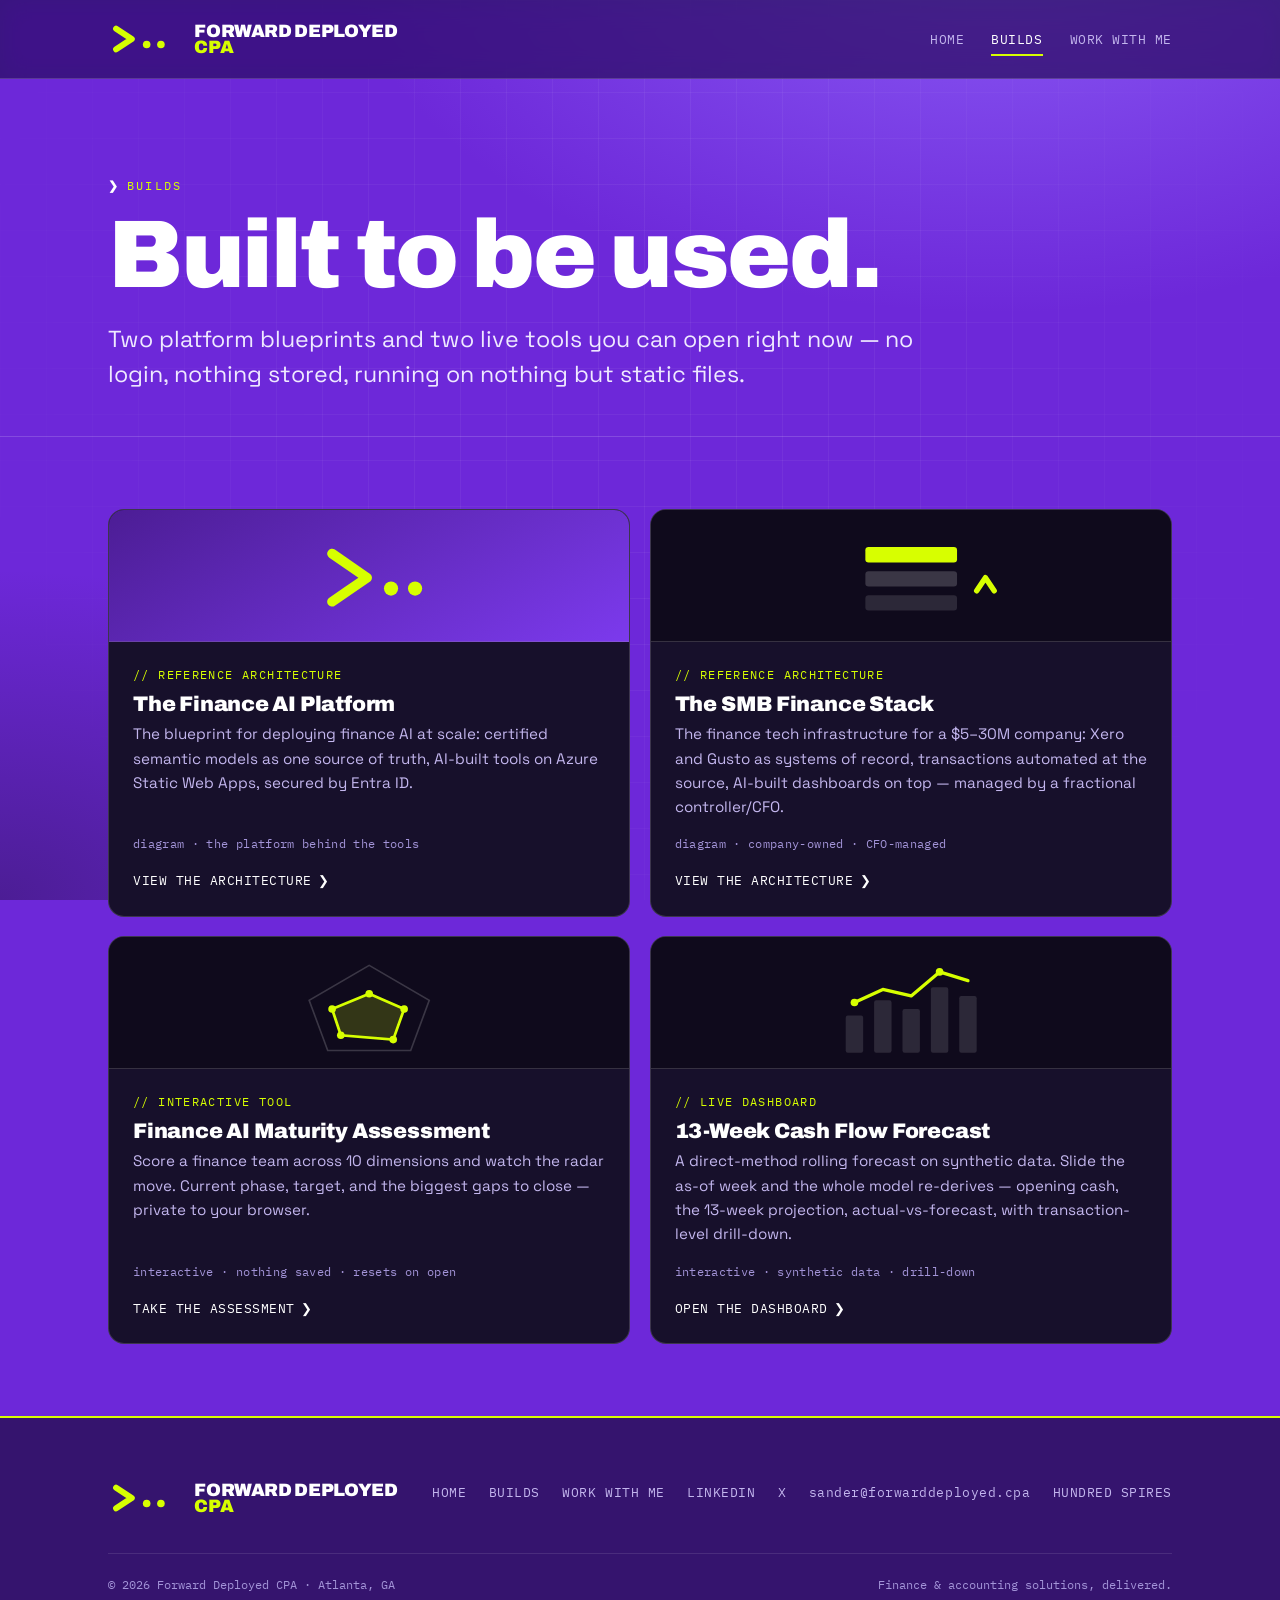
==== builds/index.html @ 77197cc3 "Build out bio: career track record, credential grid, resume strip on work-with-me Co-Authored-By: Cl" ====
<!DOCTYPE html>
<html lang="en">
<head>
<meta charset="utf-8">
<meta name="viewport" content="width=device-width, initial-scale=1">
<title>Builds — Forward Deployed CPA</title>
<meta name="description" content="Live, interactive tools and reference architectures for AI in finance and accounting — enterprise and SMB platform blueprints, an AI maturity self-assessment, and a 13-week cash-flow dashboard.">
<link rel="canonical" href="https://www.forwarddeployed.cpa/builds/">

<meta property="og:type" content="website">
<meta property="og:site_name" content="Forward Deployed CPA">
<meta property="og:title" content="Builds — Forward Deployed CPA">
<meta property="og:description" content="Live, interactive tools and reference architecture for AI in finance and accounting.">
<meta property="og:url" content="https://www.forwarddeployed.cpa/builds/">
<meta property="og:image" content="https://www.forwarddeployed.cpa/assets/img/og-banner.png">
<meta name="twitter:card" content="summary_large_image">
<meta name="twitter:site" content="@fwddeployedcpa">
<meta name="theme-color" content="#6D28D9">
<link rel="icon" href="../assets/img/favicon.svg" type="image/svg+xml">
<link rel="preconnect" href="https://fonts.googleapis.com">
<link rel="preconnect" href="https://fonts.gstatic.com" crossorigin>
<link href="https://fonts.googleapis.com/css2?family=Archivo:wght@900&family=Space+Grotesk:wght@400;500;700&family=IBM+Plex+Mono:wght@400;500&display=swap" rel="stylesheet">
<link rel="stylesheet" href="../assets/css/styles.css?v=5">
</head>
<body>
<a class="skip" href="#main">Skip to content</a>

<header class="site-head">
  <div class="wrap site-head__row">
    <a class="brand" href="../index.html" aria-label="Forward Deployed CPA home">
      <img class="brand__mark" src="../assets/img/mark.svg" alt=""><span class="brand__wm"><span class="brand__word">Forward Deployed</span><span class="brand__cpa">CPA</span></span>
    </a>
    <button class="nav-toggle" aria-label="Open menu" aria-controls="nav" aria-expanded="false">
      <svg viewBox="0 0 24 24" fill="none" stroke="currentColor" stroke-width="2"><path d="M3 6h18M3 12h18M3 18h18"/></svg>
    </button>
    <nav class="nav" id="nav" aria-label="Primary">
      <a href="../index.html">Home</a>
      <a href="index.html" aria-current="page">Builds</a>
      <a href="../work-with-me.html">Work with me</a>
    </nav>
  </div>
</header>

<main id="main">

<section class="phead">
  <div class="wrap">
    <span class="eyebrow">builds</span>
    <h1 style="text-transform:none;letter-spacing:-.025em;margin-top:.7rem;">Built to be&nbsp;used.</h1>
    <p class="lead">Two platform blueprints and two live tools you can open right now — no login, nothing stored, running on nothing but static files.</p>
  </div>
</section>

<section class="section section--tight">
  <div class="wrap">
    <div class="builds">

      <a class="build reveal" href="platform-architecture.html">
        <div class="build__top" style="background:linear-gradient(150deg,var(--grape-deep),var(--grape-bright))">
          <svg viewBox="0 0 200 120" fill="none" aria-hidden="true">
            <polyline points="66,40 98,62 66,84" stroke="#D7FF00" stroke-width="9" stroke-linecap="round" stroke-linejoin="round"/>
            <circle cx="120" cy="72" r="6.5" fill="#D7FF00"/><circle cx="142" cy="72" r="6.5" fill="#D7FF00"/>
          </svg>
        </div>
        <div class="build__body">
          <span class="build__kind">// reference architecture</span>
          <h3>The Finance AI Platform</h3>
          <p>The blueprint for deploying finance AI at scale: certified semantic models as one source of truth, AI-built tools on Azure Static Web Apps, secured by Entra ID.</p>
          <span class="build__meta">diagram · the platform behind the tools</span>
          <span class="build__go">View the architecture <span class="arw" aria-hidden="true">❯</span></span>
        </div>
      </a>

      <a class="build reveal" href="smb-stack.html">
        <div class="build__top" style="background:var(--ink)">
          <svg viewBox="0 0 200 120" fill="none" aria-hidden="true">
            <rect x="58" y="78" width="84" height="14" rx="3" fill="rgba(255,255,255,.12)"/>
            <rect x="58" y="56" width="84" height="14" rx="3" fill="rgba(255,255,255,.18)"/>
            <rect x="58" y="34" width="84" height="14" rx="3" fill="#D7FF00"/>
            <polyline points="160,74 168,62 176,74" stroke="#D7FF00" stroke-width="5" stroke-linecap="round" stroke-linejoin="round"/>
          </svg>
        </div>
        <div class="build__body">
          <span class="build__kind">// reference architecture</span>
          <h3>The SMB Finance Stack</h3>
          <p>The finance tech infrastructure for a $5–30M company: Xero and Gusto as systems of record, transactions automated at the source, AI-built dashboards on top — managed by a fractional controller/CFO.</p>
          <span class="build__meta">diagram · company-owned · CFO-managed</span>
          <span class="build__go">View the architecture <span class="arw" aria-hidden="true">❯</span></span>
        </div>
      </a>

      <a class="build reveal" href="ai-maturity-assessment.html">
        <div class="build__top" style="background:var(--ink)">
          <svg viewBox="0 0 200 120" fill="none" aria-hidden="true">
            <polygon points="100,26 155,58 138,104 62,104 45,58" fill="none" stroke="rgba(255,255,255,.18)" stroke-width="1.5"/>
            <polygon points="100,52 132,66 122,94 74,90 66,66" fill="rgba(215,255,0,.18)" stroke="#D7FF00" stroke-width="2.5"/>
            <circle cx="100" cy="52" r="3.5" fill="#D7FF00"/><circle cx="132" cy="66" r="3.5" fill="#D7FF00"/><circle cx="122" cy="94" r="3.5" fill="#D7FF00"/><circle cx="74" cy="90" r="3.5" fill="#D7FF00"/><circle cx="66" cy="66" r="3.5" fill="#D7FF00"/>
          </svg>
        </div>
        <div class="build__body">
          <span class="build__kind">// interactive tool</span>
          <h3>Finance AI Maturity Assessment</h3>
          <p>Score a finance team across 10 dimensions and watch the radar move. Current phase, target, and the biggest gaps to close — private to your browser.</p>
          <span class="build__meta">interactive · nothing saved · resets on open</span>
          <span class="build__go">Take the assessment <span class="arw" aria-hidden="true">❯</span></span>
        </div>
      </a>

      <a class="build reveal" href="cash-flow-13-week.html">
        <div class="build__top" style="background:var(--ink)">
          <svg viewBox="0 0 200 120" fill="none" aria-hidden="true">
            <g fill="rgba(255,255,255,.12)">
              <rect x="40" y="72" width="16" height="34" rx="2"/><rect x="66" y="58" width="16" height="48" rx="2"/><rect x="92" y="66" width="16" height="40" rx="2"/><rect x="118" y="46" width="16" height="60" rx="2"/><rect x="144" y="54" width="16" height="52" rx="2"/>
            </g>
            <polyline points="48,60 74,48 100,54 126,32 152,40" fill="none" stroke="#D7FF00" stroke-width="3" stroke-linecap="round" stroke-linejoin="round"/>
            <circle cx="48" cy="60" r="3.5" fill="#D7FF00"/><circle cx="126" cy="32" r="3.5" fill="#D7FF00"/>
          </svg>
        </div>
        <div class="build__body">
          <span class="build__kind">// live dashboard</span>
          <h3>13-Week Cash Flow Forecast</h3>
          <p>A direct-method rolling forecast on synthetic data. Slide the as-of week and the whole model re-derives — opening cash, the 13-week projection, actual-vs-forecast, with transaction-level drill-down.</p>
          <span class="build__meta">interactive · synthetic data · drill-down</span>
          <span class="build__go">Open the dashboard <span class="arw" aria-hidden="true">❯</span></span>
        </div>
      </a>

    </div>
  </div>
</section>

</main>

<footer class="site-foot">
  <div class="wrap">
    <div class="foot-grid">
      <a class="brand" href="../index.html" aria-label="Forward Deployed CPA home">
        <img class="brand__mark" src="../assets/img/mark.svg" alt=""><span class="brand__wm"><span class="brand__word">Forward Deployed</span><span class="brand__cpa">CPA</span></span>
      </a>
      <div class="foot-links">
        <a href="../index.html">Home</a>
        <a href="index.html">Builds</a>
        <a href="../work-with-me.html">Work with me</a>
        <a href="https://www.linkedin.com/company/forward-deployed-cpa" rel="me">LinkedIn</a>
        <a href="https://x.com/fwddeployedcpa" rel="me">X</a>
        <a href="mailto:sander@forwarddeployed.cpa" style="text-transform:none">sander@forwarddeployed.cpa</a>
        <a href="https://hundred-spires.com">Hundred Spires</a>
      </div>
    </div>
    <div class="foot-bottom">
      <span>© <span data-year>2026</span> Forward Deployed CPA · Atlanta, GA</span>
      <span>Finance &amp; accounting solutions, delivered.</span>
    </div>
  </div>
</footer>

<script src="../assets/js/main.js?v=2" defer></script>
</body>
</html>
---- assets/css/styles.css ----
/* =========================================================================
   FORWARD DEPLOYED CPA — design system  ·  PURPLE + YELLOW
   Accounting, shipped where the work happens.
   Bright Cyber Grape fields · Acid Lime pop · Ink for contrast · white type.
   ========================================================================= */

:root {
  --grape:        #6D28D9;   /* primary field */
  --grape-bright: #7C3AED;
  --grape-hi:     #8B5CF6;
  --grape-deep:   #4C1D95;
  --grape-abyss:  #35146e;
  --lime:         #D7FF00;   /* the yellow pop */
  --lime-hi:      #e6ff4d;
  --lime-deep:    #b6d800;
  --ink:          #0f0a1c;   /* near-black, purple-tinted */
  --ink-panel:    #17102b;   /* lifted card */
  --ink-panel-2:  #1e1636;
  --paper:        #ffffff;
  --paper-dim:    #ded3ff;   /* body text on grape */
  --mute:         #c3b6ee;
  --mute-dim:     #a394d8;
  --line:         rgba(255,255,255,.16);
  --line-soft:    rgba(255,255,255,.10);

  --maxw: 1160px;
  --gut: clamp(20px, 5vw, 48px);
  --radius: 16px;
  --radius-sm: 10px;

  --f-head: "Archivo", "Arial Black", system-ui, sans-serif;
  --f-body: "Space Grotesk", system-ui, -apple-system, sans-serif;
  --f-mono: "IBM Plex Mono", ui-monospace, Menlo, monospace;
  --ease: cubic-bezier(.2, .7, .2, 1);
}

*, *::before, *::after { box-sizing: border-box; }
* { margin: 0; }
html { -webkit-text-size-adjust: 100%; scroll-behavior: smooth; }
@media (prefers-reduced-motion: reduce) {
  html { scroll-behavior: auto; }
  *, *::before, *::after { animation-duration: .001ms !important; animation-iteration-count: 1 !important; transition-duration: .001ms !important; }
}

body {
  font-family: var(--f-body);
  color: var(--paper);
  line-height: 1.6;
  font-size: 1.0625rem;
  -webkit-font-smoothing: antialiased;
  text-rendering: optimizeLegibility;
  overflow-x: hidden;
  background:
    radial-gradient(1200px 700px at 78% -8%, var(--grape-hi), transparent 55%),
    radial-gradient(900px 600px at 0% 100%, var(--grape-deep), transparent 55%),
    var(--grape);
  background-attachment: fixed;
}

/* faint monospace grid texture */
body::before {
  content: "";
  position: fixed; inset: 0; z-index: 0; pointer-events: none;
  background-image:
    linear-gradient(to right, rgba(255,255,255,.05) 1px, transparent 1px),
    linear-gradient(to bottom, rgba(255,255,255,.05) 1px, transparent 1px);
  background-size: 46px 46px;
  mask-image: radial-gradient(circle at 50% 40%, #000 30%, transparent 85%);
}

img { max-width: 100%; display: block; height: auto; }
a { color: inherit; text-decoration: none; }
::selection { background: var(--lime); color: var(--ink); }

/* ---- layout ------------------------------------------------------------ */
.wrap { width: 100%; max-width: var(--maxw); margin-inline: auto; padding-inline: var(--gut); }
.section { position: relative; z-index: 1; padding-block: clamp(60px, 8vw, 112px); }
.section--tight { padding-block: clamp(40px, 6vw, 72px); }
.stack > * + * { margin-top: 1.1em; }

/* full-bleed colour bands for pop */
.band-lime { background: var(--lime); color: var(--ink); position: relative; z-index: 1; }
.band-lime a { color: var(--ink); }
.band-ink  { background: var(--ink); position: relative; z-index: 1; }

/* ---- type -------------------------------------------------------------- */
h1, h2, h3, h4 { font-family: var(--f-head); font-weight: 900; line-height: .96; letter-spacing: -.02em; text-transform: uppercase; }
h1 { font-size: clamp(2.9rem, 8vw, 6rem); }
h2 { font-size: clamp(2.1rem, 5vw, 3.6rem); }
h3 { font-size: clamp(1.4rem, 2.4vw, 1.95rem); }
p  { color: var(--paper-dim); }
strong { color: #fff; font-weight: 700; }

.eyebrow {
  font-family: var(--f-mono); text-transform: uppercase; letter-spacing: .2em;
  font-size: .72rem; color: var(--lime); display: inline-flex; align-items: center; gap: .55em;
}
.eyebrow::before { content: "❯"; color: #fff; font-weight: 700; }
.band-lime .eyebrow { color: var(--grape-deep); }
.band-lime .eyebrow::before { color: var(--grape); }
.lime { color: var(--lime); }
.mono { font-family: var(--f-mono); }
.lead { font-size: clamp(1.12rem, 2vw, 1.45rem); color: #efe9ff; line-height: 1.5; }
.muted { color: var(--mute); }

/* ---- buttons ----------------------------------------------------------- */
.btn {
  --_bg: var(--lime); --_fg: var(--ink);
  display: inline-flex; align-items: center; gap: .6em;
  font-family: var(--f-mono); font-size: .82rem; font-weight: 500;
  letter-spacing: .04em; text-transform: uppercase;
  padding: .95em 1.6em; background: var(--_bg); color: var(--_fg);
  border: 2px solid transparent; border-radius: var(--radius-sm);
  cursor: pointer; transition: transform .16s var(--ease), box-shadow .16s var(--ease), background .16s var(--ease);
}
.btn:hover { transform: translateY(-2px); box-shadow: 0 12px 30px -10px rgba(215,255,0,.55); background: var(--lime-hi); }
.btn:active { transform: translateY(0); }
.btn .arw { transition: transform .16s var(--ease); }
.btn:hover .arw { transform: translateX(4px); }
.btn--lime { --_bg: var(--lime); --_fg: var(--ink); }
.btn--ghost { --_bg: transparent; --_fg: #fff; border-color: var(--line); }
.btn--ghost:hover { border-color: var(--lime); color: var(--lime); background: transparent; box-shadow: none; }
.band-lime .btn--ghost { --_fg: var(--ink); border-color: rgba(15,10,28,.3); }
.band-lime .btn--ghost:hover { border-color: var(--ink); color: var(--ink); }
.btn--ink { --_bg: var(--ink); --_fg: #fff; }
.btn--ink:hover { background: var(--ink-panel-2); box-shadow: 0 12px 30px -10px rgba(15,10,28,.55); }

/* ---- credential grid (bio) --------------------------------------------- */
.cred-grid { display: grid; grid-template-columns: repeat(2, minmax(0, 1fr)); gap: .5rem; margin-top: 1.7rem; max-width: 560px; }
.cred {
  font-family: var(--f-mono); font-size: .7rem; letter-spacing: .06em; text-transform: uppercase;
  color: var(--paper-dim); border: 1px solid var(--line); border-radius: var(--radius-sm);
  padding: .6rem .85rem; background: rgba(0,0,0,.16);
}
.cred--hi { grid-column: 1 / -1; border-color: var(--lime-deep); color: #fff; }
.cred--hi b { color: var(--lime); font-weight: 500; }
@media (max-width: 480px) { .cred-grid { grid-template-columns: 1fr; } }

/* ---- header ------------------------------------------------------------ */
.site-head {
  position: sticky; top: 0; z-index: 50;
  background: rgba(37,16,90,.72);
  backdrop-filter: saturate(150%) blur(14px);
  -webkit-backdrop-filter: saturate(150%) blur(14px);
  border-bottom: 1px solid var(--line);
}
.site-head__row { display: flex; align-items: center; justify-content: space-between; gap: 1rem; height: 78px; }
.brand { display: inline-flex; align-items: center; gap: .62rem; }
.brand__mark { height: 30px; width: auto; flex: none; }
.brand__wm { display: flex; flex-direction: column; font-family: var(--f-head); font-weight: 900; text-transform: uppercase; letter-spacing: -.02em; line-height: .9; font-size: 1.12rem; }
.brand__word { color: #fff; transition: color .16s var(--ease); }
.brand__cpa { color: var(--lime); }
.brand:hover .brand__word { color: var(--lime); }

.nav { display: flex; align-items: center; gap: 1.7rem; }
.nav a { font-family: var(--f-mono); font-size: .82rem; text-transform: uppercase; letter-spacing: .04em; color: var(--mute); transition: color .16s var(--ease); position: relative; padding-block: 4px; }
.nav a:hover, .nav a[aria-current="page"] { color: #fff; }
.nav a[aria-current="page"]::after { content: ""; position: absolute; left: 0; right: 0; bottom: -2px; height: 2px; background: var(--lime); }

.nav-toggle { display: none; background: none; border: 1px solid var(--line); border-radius: 8px; width: 42px; height: 42px; color: #fff; cursor: pointer; align-items: center; justify-content: center; }
.nav-toggle svg { width: 20px; height: 20px; }
@media (max-width: 720px) {
  .nav-toggle { display: inline-flex; }
  .brand__mark { height: 26px; }
  .brand__wm { font-size: 1rem; }
  .nav {
    position: absolute; top: 78px; left: 0; right: 0;
    flex-direction: column; align-items: stretch; gap: 0;
    background: var(--grape-abyss); border-bottom: 1px solid var(--line);
    padding: .5rem var(--gut) 1.2rem;
    clip-path: inset(0 0 100% 0); transition: clip-path .25s var(--ease);
  }
  .nav[data-open="true"] { clip-path: inset(0 0 0 0); }
  .nav a { padding: .95rem 0; border-bottom: 1px solid var(--line-soft); font-size: .98rem; }
}

/* ---- hero -------------------------------------------------------------- */
.hero { position: relative; z-index: 1; padding-block: clamp(56px, 9vw, 110px) clamp(52px, 8vw, 96px); overflow: hidden; }
.hero .grid--split { align-items: center; gap: clamp(2rem, 6vw, 5rem); }
.hero h1 { max-width: 15ch; color: #fff; }
.hero h1 .lime { -webkit-text-stroke: 0; }
.hero .lead { max-width: 44ch; margin-top: 1.5rem; }
.hero__cta { display: flex; flex-wrap: wrap; gap: .8rem; margin-top: 2.1rem; }
.hero__ticker { margin-top: 1.5rem; font-family: var(--f-mono); font-size: .9rem; color: var(--mute); }
.hero__ticker .lime { color: var(--lime); }

/* featured logo */
.logo-frame {
  border: 3px solid var(--lime);
  border-radius: var(--radius);
  overflow: hidden;
  box-shadow: 0 30px 70px -30px rgba(0,0,0,.6), 0 0 0 6px rgba(215,255,0,.08);
  background: var(--grape);
  max-width: 380px; margin-inline: auto;
}
.logo-frame img { width: 100%; display: block; }

.termline {
  display: inline-flex; align-items: center; gap: .7em;
  font-family: var(--f-mono); font-size: .8rem;
  padding: .55em .9em; border: 1px solid var(--line); border-radius: 999px;
  background: rgba(0,0,0,.18); color: var(--mute); margin-bottom: 1.5rem;
}
.termline .dot { width: 8px; height: 8px; border-radius: 50%; background: var(--lime); box-shadow: 0 0 10px var(--lime); }
.cursor { display: inline-block; width: .6em; height: 1.05em; background: var(--lime); translate: 0 .12em; animation: blink 1.1s steps(1) infinite; }
@keyframes blink { 50% { opacity: 0; } }

/* ---- terminal card ----------------------------------------------------- */
.term {
  border: 1px solid var(--line); border-radius: var(--radius);
  background: linear-gradient(180deg, var(--ink-panel), var(--ink));
  overflow: hidden; box-shadow: 0 40px 80px -50px rgba(0,0,0,.9);
}
.term__bar { display: flex; align-items: center; gap: .5rem; padding: .7rem .9rem; border-bottom: 1px solid var(--line-soft); background: rgba(255,255,255,.02); }
.term__dot { width: 11px; height: 11px; border-radius: 50%; background: var(--ink-panel-2); }
.term__dot:nth-child(1) { background: #ff5f57; }
.term__dot:nth-child(2) { background: #febc2e; }
.term__dot:nth-child(3) { background: var(--lime); }
.term__title { margin-left: .6rem; font-family: var(--f-mono); font-size: .74rem; color: var(--mute-dim); }
.term__body { padding: 1.4rem 1.5rem; font-family: var(--f-mono); font-size: .9rem; line-height: 1.85; color: #d7ccff; }
.term__body .c { color: var(--mute-dim); }
.term__body .ok { color: var(--lime); }
.term__body .k { color: var(--grape-hi); }
.term__body .pr { color: var(--lime); }

/* ---- grid -------------------------------------------------------------- */
.grid { display: grid; gap: 1.1rem; }
.grid--split { grid-template-columns: 1.05fr .95fr; align-items: center; gap: clamp(2rem, 5vw, 4.5rem); }
@media (max-width: 900px) { .grid--split { grid-template-columns: 1fr; } }

.sec-head { display: flex; align-items: flex-end; justify-content: space-between; gap: 1.5rem; margin-bottom: 2.4rem; flex-wrap: wrap; }
.sec-head h2 { color: #fff; }
.sec-head p { max-width: 46ch; margin-top: .8rem; }

/* ---- build cards ------------------------------------------------------- */
.builds { display: grid; grid-template-columns: repeat(2, 1fr); gap: 1.2rem; }
@media (max-width: 900px) { .builds { grid-template-columns: 1fr; } }
.build { display: flex; flex-direction: column; background: var(--ink-panel); border: 1px solid var(--line); border-radius: var(--radius); overflow: hidden; transition: border-color .2s var(--ease), transform .2s var(--ease), box-shadow .2s var(--ease); }
.build:hover { border-color: var(--lime); transform: translateY(-5px); box-shadow: 0 24px 50px -30px rgba(0,0,0,.8); }
.build__top { position: relative; height: 132px; display: grid; place-items: center; overflow: hidden; border-bottom: 1px solid var(--line); }
.build__top svg { width: 100%; height: 100%; display: block; }
.build__body { padding: 1.5rem; display: flex; flex-direction: column; flex: 1; }
.build__kind { font-family: var(--f-mono); font-size: .72rem; letter-spacing: .12em; text-transform: uppercase; color: var(--lime); }
.build__body h3 { text-transform: none; letter-spacing: -.01em; font-size: 1.32rem; margin: .6rem 0 .5rem; color: #fff; }
.build__body p { font-size: .95rem; color: var(--mute); flex: 1; }
.build__meta { font-family: var(--f-mono); font-size: .72rem; color: var(--mute-dim); margin-top: 1rem; letter-spacing: .03em; }
.build__go { font-family: var(--f-mono); font-size: .8rem; text-transform: uppercase; letter-spacing: .04em; color: #fff; margin-top: 1.1rem; display: inline-flex; align-items: center; gap: .5em; }
.build:hover .build__go { color: var(--lime); }
.build__go .arw { transition: transform .18s var(--ease); }
.build:hover .build__go .arw { transform: translateX(4px); }

/* ---- big statement ----------------------------------------------------- */
.statement { text-align: left; }
.statement h2 { color: var(--ink); max-width: 20ch; }
.statement p { color: rgba(15,10,28,.72); max-width: 48ch; margin-top: 1.1rem; font-size: 1.1rem; }

/* ---- footer ------------------------------------------------------------ */
.site-foot { position: relative; z-index: 1; border-top: 2px solid var(--lime); background: var(--grape-abyss); padding-block: clamp(40px, 6vw, 64px) 1.8rem; }
.foot-grid { display: flex; align-items: flex-start; justify-content: space-between; gap: 2rem; flex-wrap: wrap; }
.foot-links { display: flex; gap: 1.4rem; flex-wrap: wrap; }
.foot-links a { color: var(--mute); font-family: var(--f-mono); font-size: .82rem; text-transform: uppercase; letter-spacing: .04em; transition: color .16s var(--ease); }
.foot-links a:hover { color: var(--lime); }
.foot-bottom { display: flex; justify-content: space-between; gap: 1rem; flex-wrap: wrap; margin-top: 2.4rem; padding-top: 1.4rem; border-top: 1px solid var(--line-soft); font-family: var(--f-mono); font-size: .74rem; color: var(--mute-dim); }

/* ---- interior page head ------------------------------------------------ */
.phead { position: relative; z-index: 1; padding-block: clamp(52px, 8vw, 92px) clamp(24px, 4vw, 44px); border-bottom: 1px solid var(--line); }
.phead h1 { color: #fff; }
.phead .lead { max-width: 54ch; margin-top: 1.3rem; }

/* ---- architecture figure ---------------------------------------------- */
.arch-figure { border: 3px solid var(--lime); border-radius: var(--radius); overflow: hidden; background: var(--ink); box-shadow: 0 40px 90px -50px rgba(0,0,0,.9); max-width: 760px; margin-inline: auto; }
.arch-figure img { width: 100%; display: block; }
.arch-actions { display: flex; gap: .8rem; flex-wrap: wrap; justify-content: center; margin-top: 1.8rem; }

/* layer list (architecture) */
.layer-list { display: grid; gap: 1px; background: var(--line); border: 1px solid var(--line); border-radius: var(--radius); overflow: hidden; }
.layer { background: var(--ink-panel); padding: 1.4rem 1.5rem; display: grid; grid-template-columns: 150px 1fr; gap: 1.1rem; align-items: start; }
@media (max-width: 620px) { .layer { grid-template-columns: 1fr; gap: .4rem; } }
.layer__tag { font-family: var(--f-mono); font-size: .72rem; letter-spacing: .12em; text-transform: uppercase; color: var(--lime); padding-top: .2rem; }
.layer h3 { text-transform: none; letter-spacing: -.01em; font-size: 1.2rem; margin-bottom: .35rem; color: #fff; }
.layer p { font-size: .96rem; color: var(--mute); }

/* ---- prose (long-form) ------------------------------------------------- */
.prose { max-width: 720px; margin: 0 auto; font-size: 1.1rem; line-height: 1.75; }
.prose > * + * { margin-top: 1.4rem; }
.prose p { color: #e9e2ff; }
.prose a { color: var(--lime); text-decoration: underline; text-underline-offset: 3px; }

/* ---- reveal ------------------------------------------------------------ */
.reveal { opacity: 0; transform: translateY(18px); transition: opacity .6s var(--ease), transform .6s var(--ease); }
.reveal.is-in { opacity: 1; transform: none; }

/* ---- utilities --------------------------------------------------------- */
.skip { position: absolute; left: -999px; top: 0; background: var(--lime); color: var(--ink); padding: .6em 1em; z-index: 100; font-family: var(--f-mono); font-size: .82rem; }
.skip:focus { left: 8px; top: 8px; }
:focus-visible { outline: 2px solid var(--lime); outline-offset: 2px; border-radius: 4px; }
.divider { height: 1px; background: var(--line); border: none; }
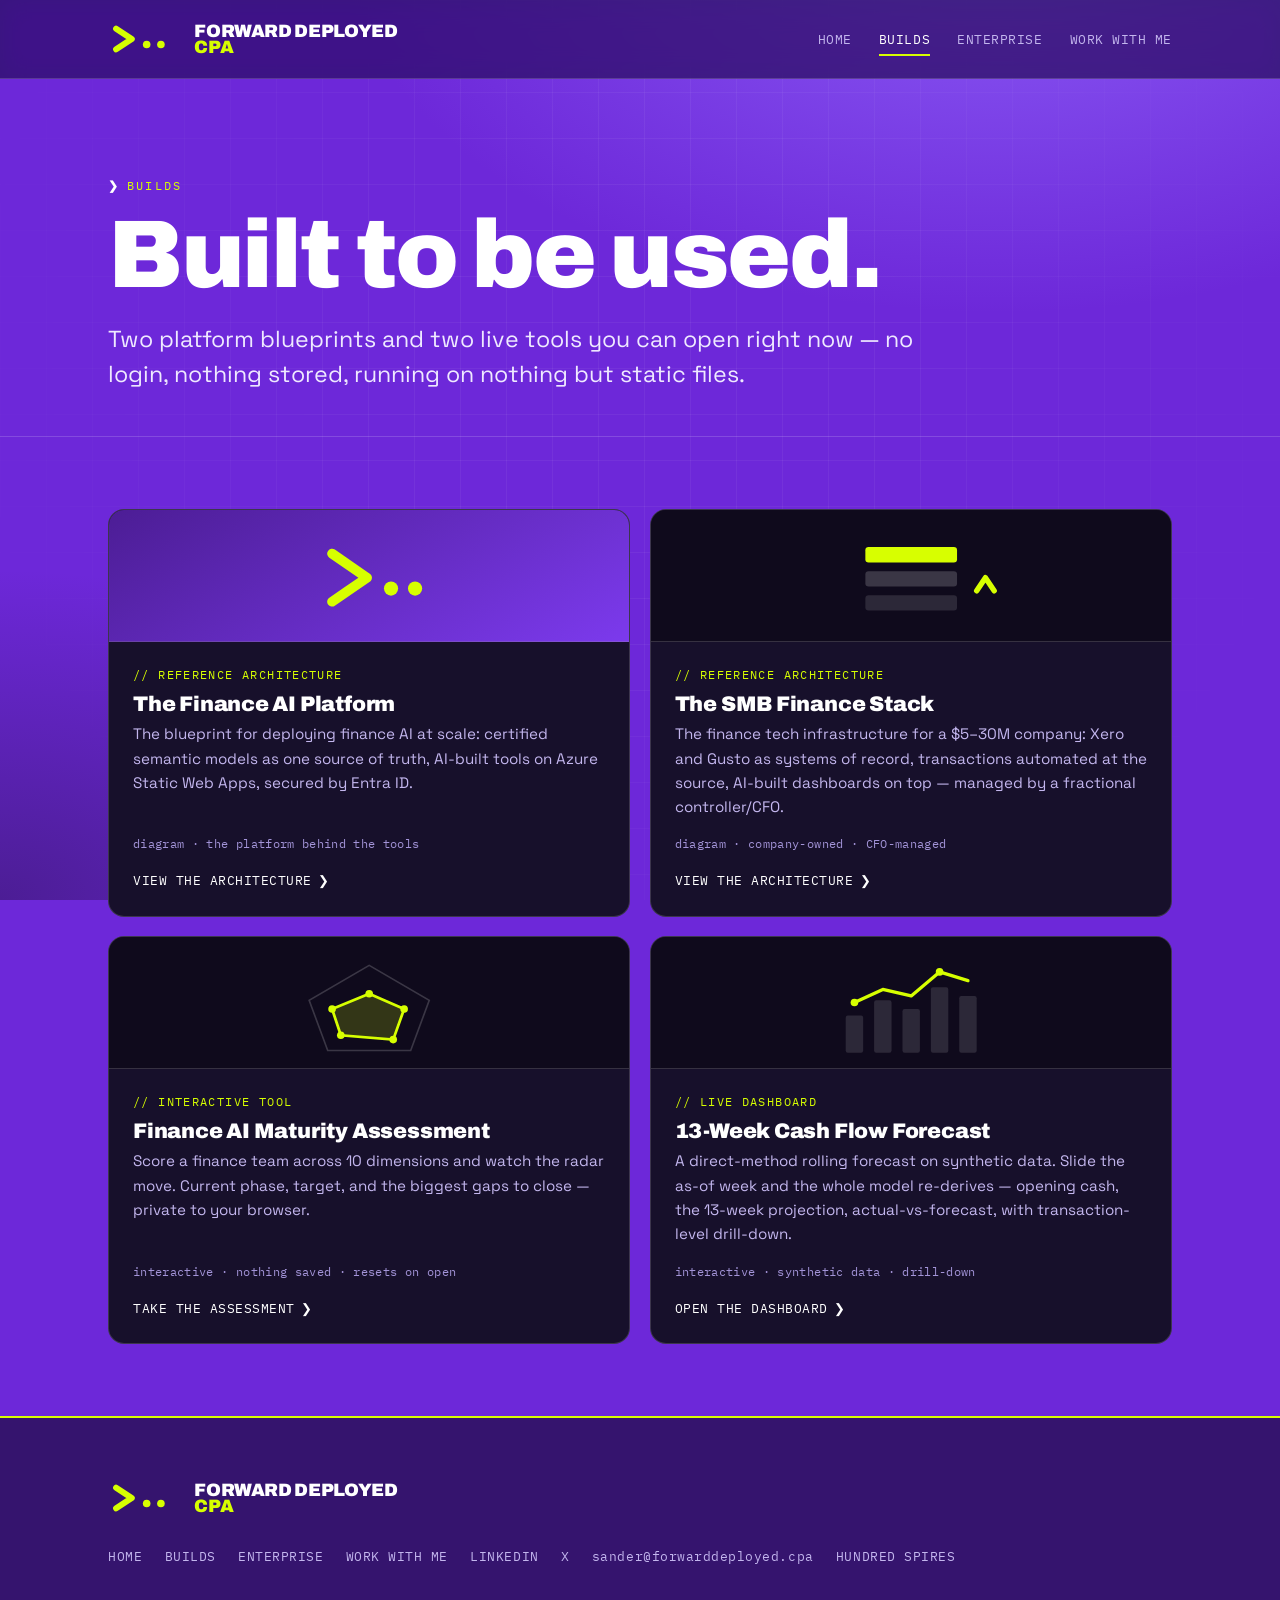
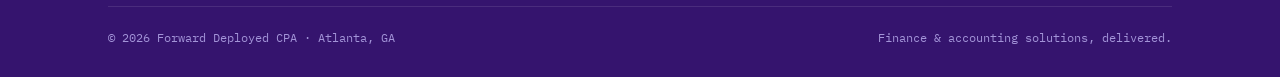
==== commit 9f3dc7b1: "Add enterprise/SMB split, receipts band with credentials and outcomes, dedicated Enterprise page Co-" ====
--- a/builds/index.html
+++ b/builds/index.html
@@ -20,7 +20,7 @@
 <link rel="preconnect" href="https://fonts.googleapis.com">
 <link rel="preconnect" href="https://fonts.gstatic.com" crossorigin>
 <link href="https://fonts.googleapis.com/css2?family=Archivo:wght@900&family=Space+Grotesk:wght@400;500;700&family=IBM+Plex+Mono:wght@400;500&display=swap" rel="stylesheet">
-<link rel="stylesheet" href="../assets/css/styles.css?v=5">
+<link rel="stylesheet" href="../assets/css/styles.css?v=6">
 </head>
 <body>
 <a class="skip" href="#main">Skip to content</a>
@@ -36,6 +36,7 @@
     <nav class="nav" id="nav" aria-label="Primary">
       <a href="../index.html">Home</a>
       <a href="index.html" aria-current="page">Builds</a>
+      <a href="../enterprise.html">Enterprise</a>
       <a href="../work-with-me.html">Work with me</a>
     </nav>
   </div>
@@ -140,6 +141,7 @@
       <div class="foot-links">
         <a href="../index.html">Home</a>
         <a href="index.html">Builds</a>
+        <a href="../enterprise.html">Enterprise</a>
         <a href="../work-with-me.html">Work with me</a>
         <a href="https://www.linkedin.com/company/forward-deployed-cpa" rel="me">LinkedIn</a>
         <a href="https://x.com/fwddeployedcpa" rel="me">X</a>
--- a/assets/css/styles.css
+++ b/assets/css/styles.css
@@ -125,6 +125,37 @@
 .btn--ink { --_bg: var(--ink); --_fg: #fff; }
 .btn--ink:hover { background: var(--ink-panel-2); box-shadow: 0 12px 30px -10px rgba(15,10,28,.55); }
 
+/* ---- path split (enterprise vs SMB) ------------------------------------ */
+.paths { display: grid; grid-template-columns: 1fr 1fr; gap: 1.2rem; }
+.path {
+  display: flex; flex-direction: column;
+  background: var(--ink-panel); border: 1px solid var(--line); border-radius: var(--radius);
+  padding: 1.9rem 1.8rem 1.7rem;
+  transition: border-color .2s var(--ease), transform .2s var(--ease), box-shadow .2s var(--ease);
+}
+.path:hover { border-color: var(--lime); transform: translateY(-5px); box-shadow: 0 24px 50px -30px rgba(0,0,0,.8); }
+.path__tag { font-family: var(--f-mono); font-size: .72rem; letter-spacing: .12em; text-transform: uppercase; color: var(--lime); }
+.path h3 { text-transform: none; letter-spacing: -.015em; font-size: clamp(1.5rem, 2.6vw, 2rem); color: #fff; margin: .7rem 0 .6rem; }
+.path p { font-size: .98rem; color: var(--mute); flex: 1; }
+.path__go { font-family: var(--f-mono); font-size: .8rem; text-transform: uppercase; letter-spacing: .04em; color: #fff; margin-top: 1.3rem; display: inline-flex; align-items: center; gap: .5em; }
+.path:hover .path__go { color: var(--lime); }
+.path:hover .path__go .arw { transform: translateX(4px); }
+.path__go .arw { transition: transform .18s var(--ease); }
+@media (max-width: 840px) { .paths { grid-template-columns: 1fr; } }
+
+/* ---- receipts (credentials + outcomes on lime) ------------------------- */
+.receipts { display: grid; grid-template-columns: repeat(3, 1fr); gap: clamp(1.2rem, 3vw, 2.6rem); margin-top: 1.8rem; }
+.receipt__num {
+  display: block; font-family: var(--f-head); font-weight: 900; text-transform: uppercase;
+  font-size: clamp(2.3rem, 4.6vw, 3.6rem); line-height: .95; letter-spacing: -.02em; color: var(--ink);
+}
+.receipt__num .g { color: var(--grape); }
+.receipt__label {
+  display: block; margin-top: .7rem; font-family: var(--f-mono); font-size: .74rem;
+  letter-spacing: .05em; text-transform: uppercase; line-height: 1.6; color: rgba(15,10,28,.72);
+}
+@media (max-width: 720px) { .receipts { grid-template-columns: 1fr; } }
+
 /* ---- credential grid (bio) --------------------------------------------- */
 .cred-grid { display: grid; grid-template-columns: repeat(2, minmax(0, 1fr)); gap: .5rem; margin-top: 1.7rem; max-width: 560px; }
 .cred {
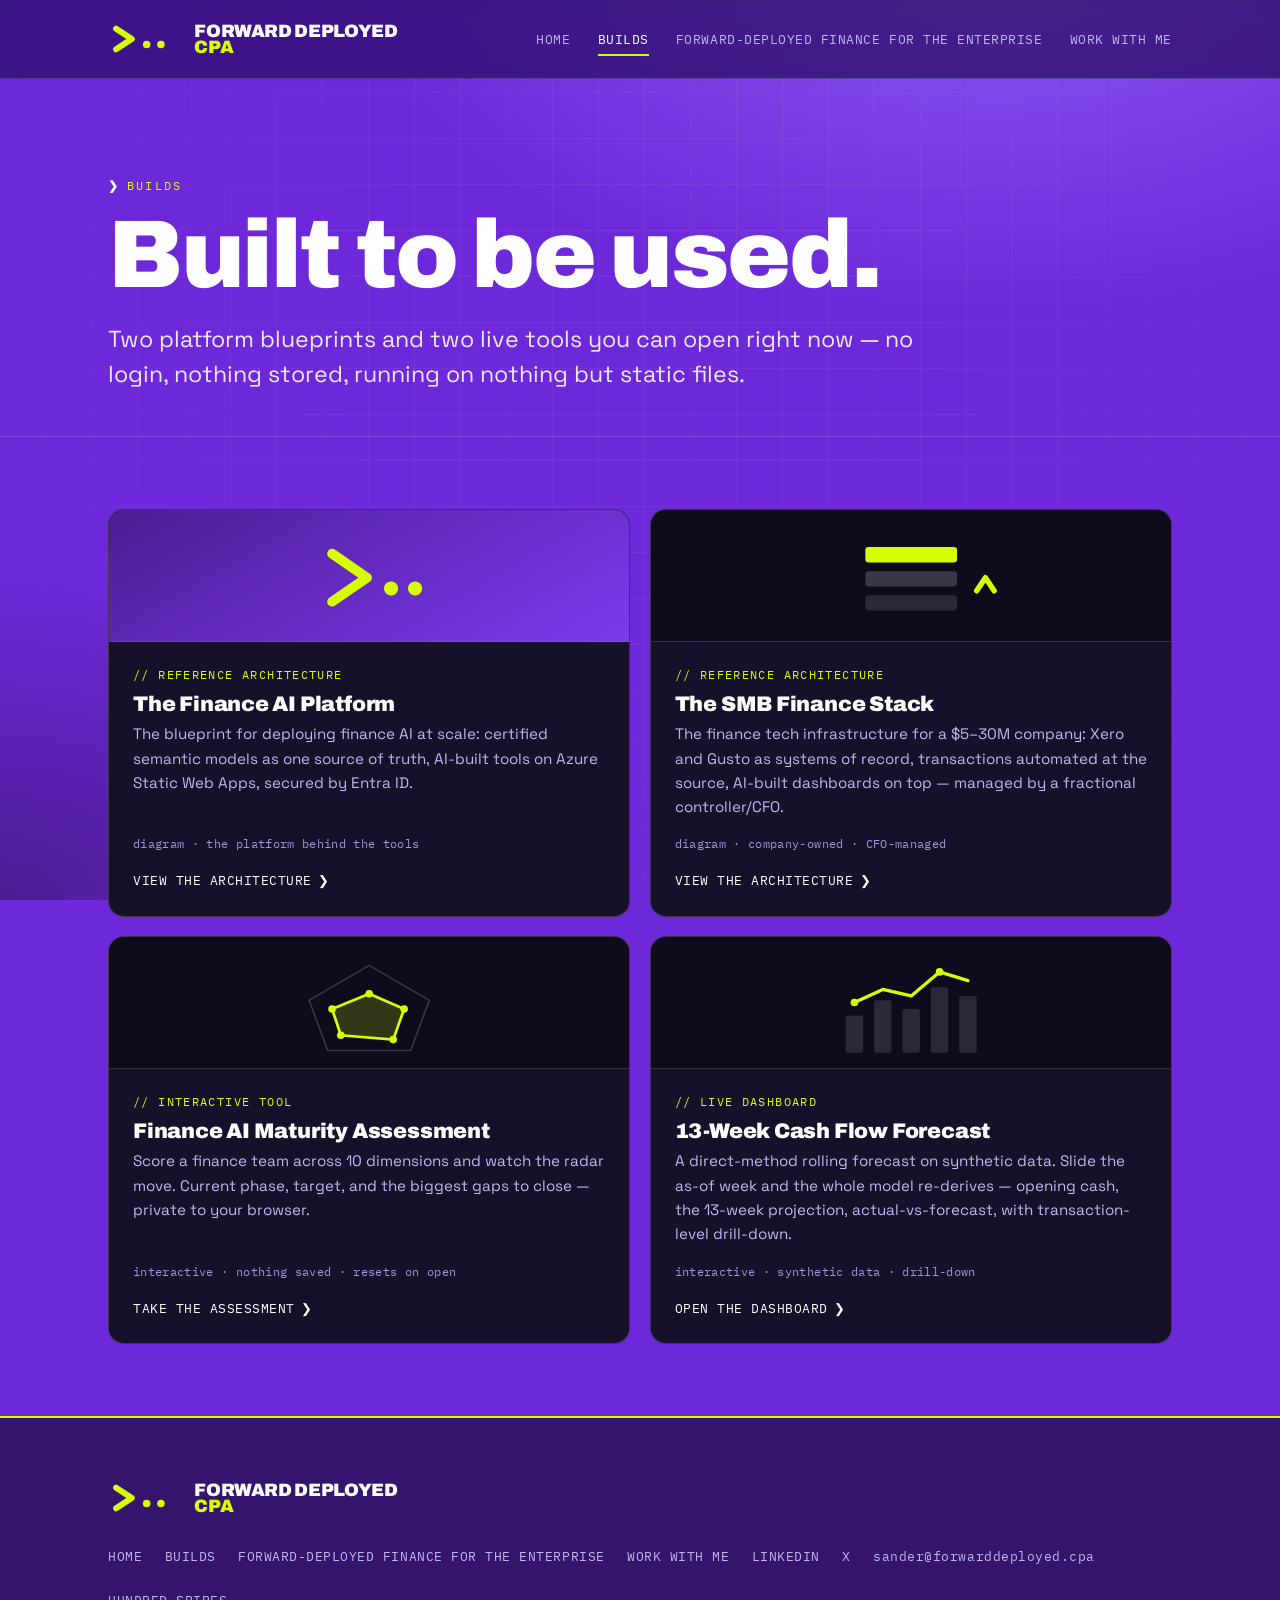
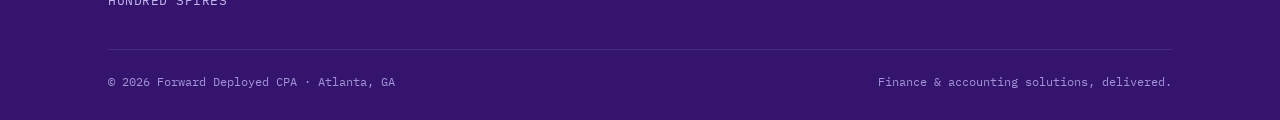
==== commit ce0d8186: "Remove Pick your lane and receipts sections, restore statement band; rename enterprise tab; fix head" ====
--- a/builds/index.html
+++ b/builds/index.html
@@ -20,7 +20,7 @@
 <link rel="preconnect" href="https://fonts.googleapis.com">
 <link rel="preconnect" href="https://fonts.gstatic.com" crossorigin>
 <link href="https://fonts.googleapis.com/css2?family=Archivo:wght@900&family=Space+Grotesk:wght@400;500;700&family=IBM+Plex+Mono:wght@400;500&display=swap" rel="stylesheet">
-<link rel="stylesheet" href="../assets/css/styles.css?v=6">
+<link rel="stylesheet" href="../assets/css/styles.css?v=7">
 </head>
 <body>
 <a class="skip" href="#main">Skip to content</a>
@@ -36,7 +36,7 @@
     <nav class="nav" id="nav" aria-label="Primary">
       <a href="../index.html">Home</a>
       <a href="index.html" aria-current="page">Builds</a>
-      <a href="../enterprise.html">Enterprise</a>
+      <a href="../enterprise.html">Forward-Deployed Finance for the Enterprise</a>
       <a href="../work-with-me.html">Work with me</a>
     </nav>
   </div>
@@ -141,7 +141,7 @@
       <div class="foot-links">
         <a href="../index.html">Home</a>
         <a href="index.html">Builds</a>
-        <a href="../enterprise.html">Enterprise</a>
+        <a href="../enterprise.html">Forward-Deployed Finance for the Enterprise</a>
         <a href="../work-with-me.html">Work with me</a>
         <a href="https://www.linkedin.com/company/forward-deployed-cpa" rel="me">LinkedIn</a>
         <a href="https://x.com/fwddeployedcpa" rel="me">X</a>
--- a/assets/css/styles.css
+++ b/assets/css/styles.css
@@ -124,6 +124,9 @@
 .band-lime .btn--ghost:hover { border-color: var(--ink); color: var(--ink); }
 .btn--ink { --_bg: var(--ink); --_fg: #fff; }
 .btn--ink:hover { background: var(--ink-panel-2); box-shadow: 0 12px 30px -10px rgba(15,10,28,.55); }
+/* .band-lime a { color: ink } outspecifies .btn — restore white text for ink buttons on lime */
+.band-lime .btn--ink, .band-lime .btn--ink:hover { color: #fff; }
+.band-lime .btn--ink .__cf_email__ { color: #fff; }
 
 /* ---- path split (enterprise vs SMB) ------------------------------------ */
 .paths { display: grid; grid-template-columns: 1fr 1fr; gap: 1.2rem; }
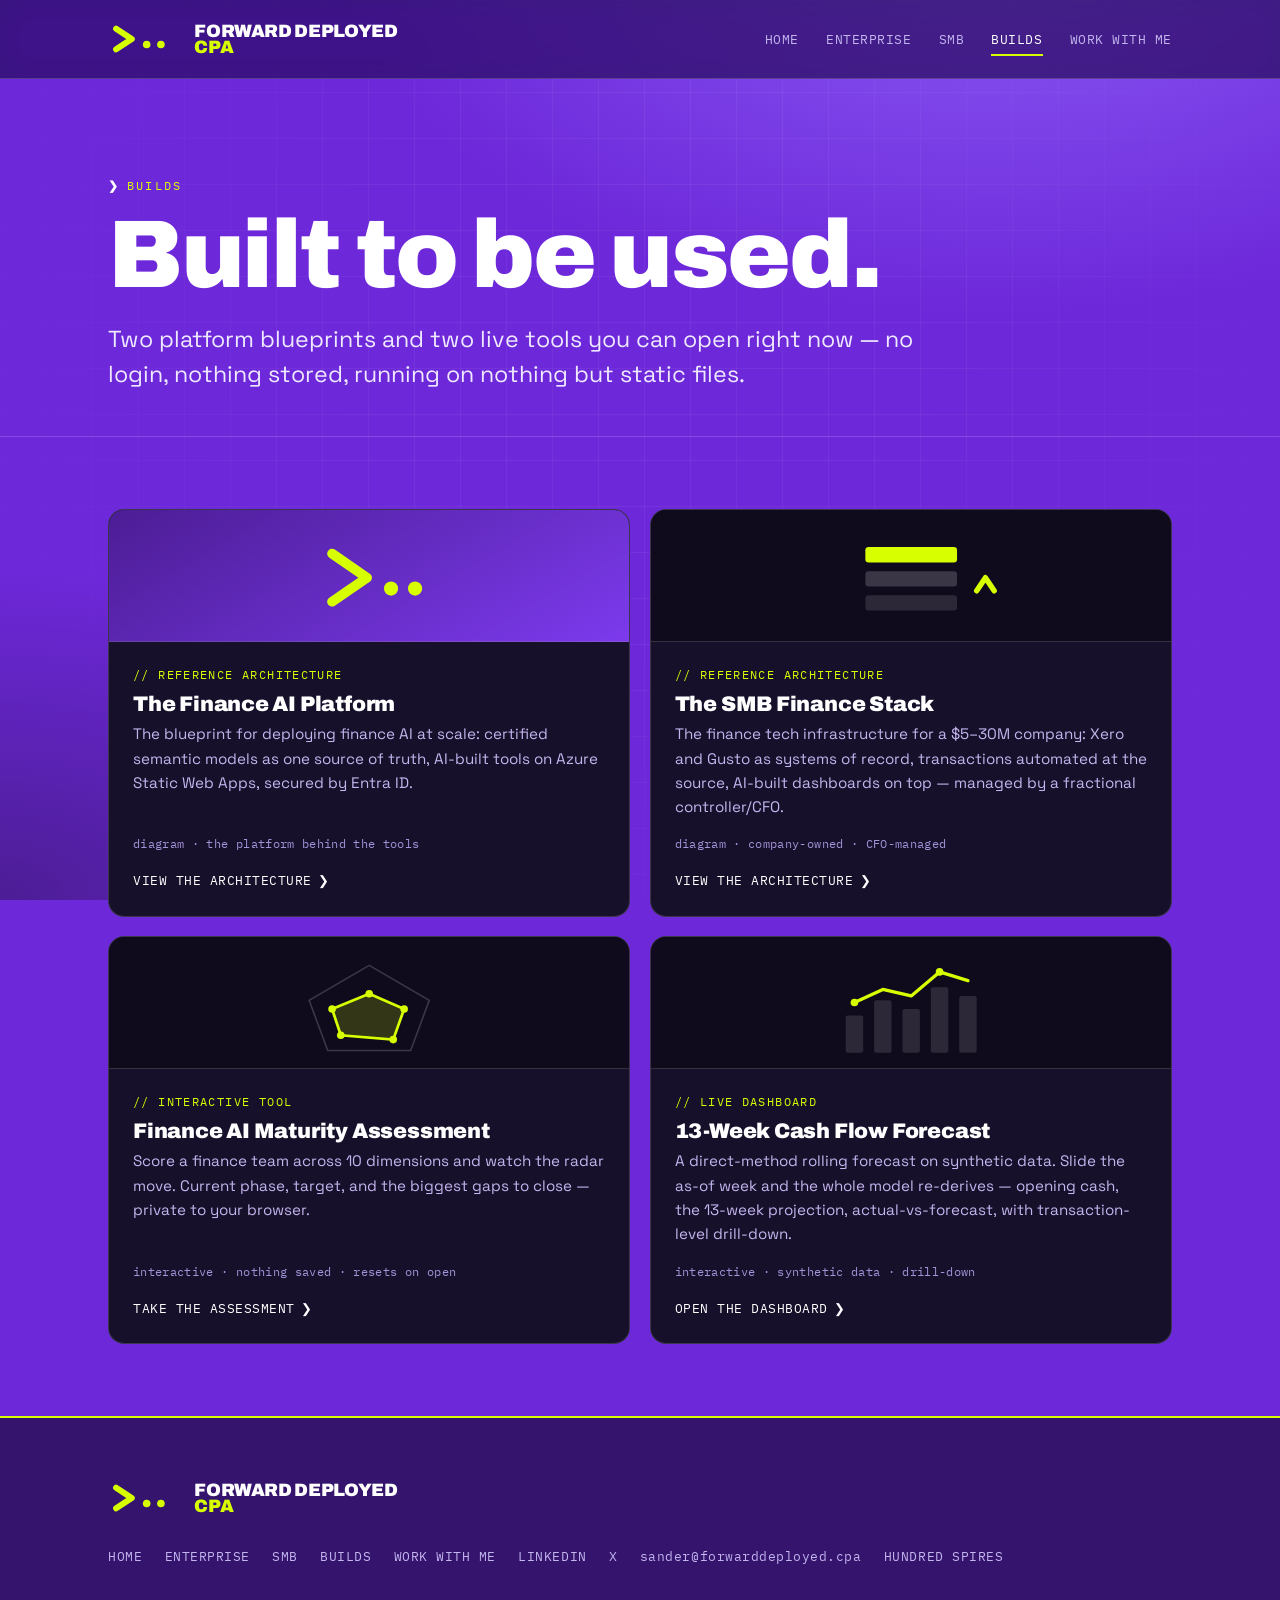
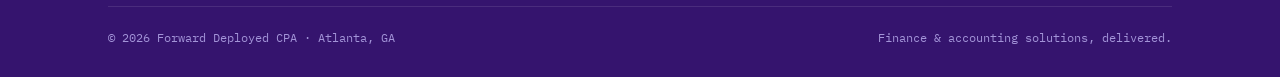
==== commit 5f1161aa: "Add SMB page; nav becomes Home / Enterprise / SMB / Builds / Work with me Co-Authored-By: Claude Fab" ====
--- a/builds/index.html
+++ b/builds/index.html
@@ -35,8 +35,9 @@
     </button>
     <nav class="nav" id="nav" aria-label="Primary">
       <a href="../index.html">Home</a>
+      <a href="../enterprise.html">Enterprise</a>
+      <a href="../smb.html">SMB</a>
       <a href="index.html" aria-current="page">Builds</a>
-      <a href="../enterprise.html">Forward-Deployed Finance for the Enterprise</a>
       <a href="../work-with-me.html">Work with me</a>
     </nav>
   </div>
@@ -140,8 +141,9 @@
       </a>
       <div class="foot-links">
         <a href="../index.html">Home</a>
+        <a href="../enterprise.html">Enterprise</a>
+        <a href="../smb.html">SMB</a>
         <a href="index.html">Builds</a>
-        <a href="../enterprise.html">Forward-Deployed Finance for the Enterprise</a>
         <a href="../work-with-me.html">Work with me</a>
         <a href="https://www.linkedin.com/company/forward-deployed-cpa" rel="me">LinkedIn</a>
         <a href="https://x.com/fwddeployedcpa" rel="me">X</a>
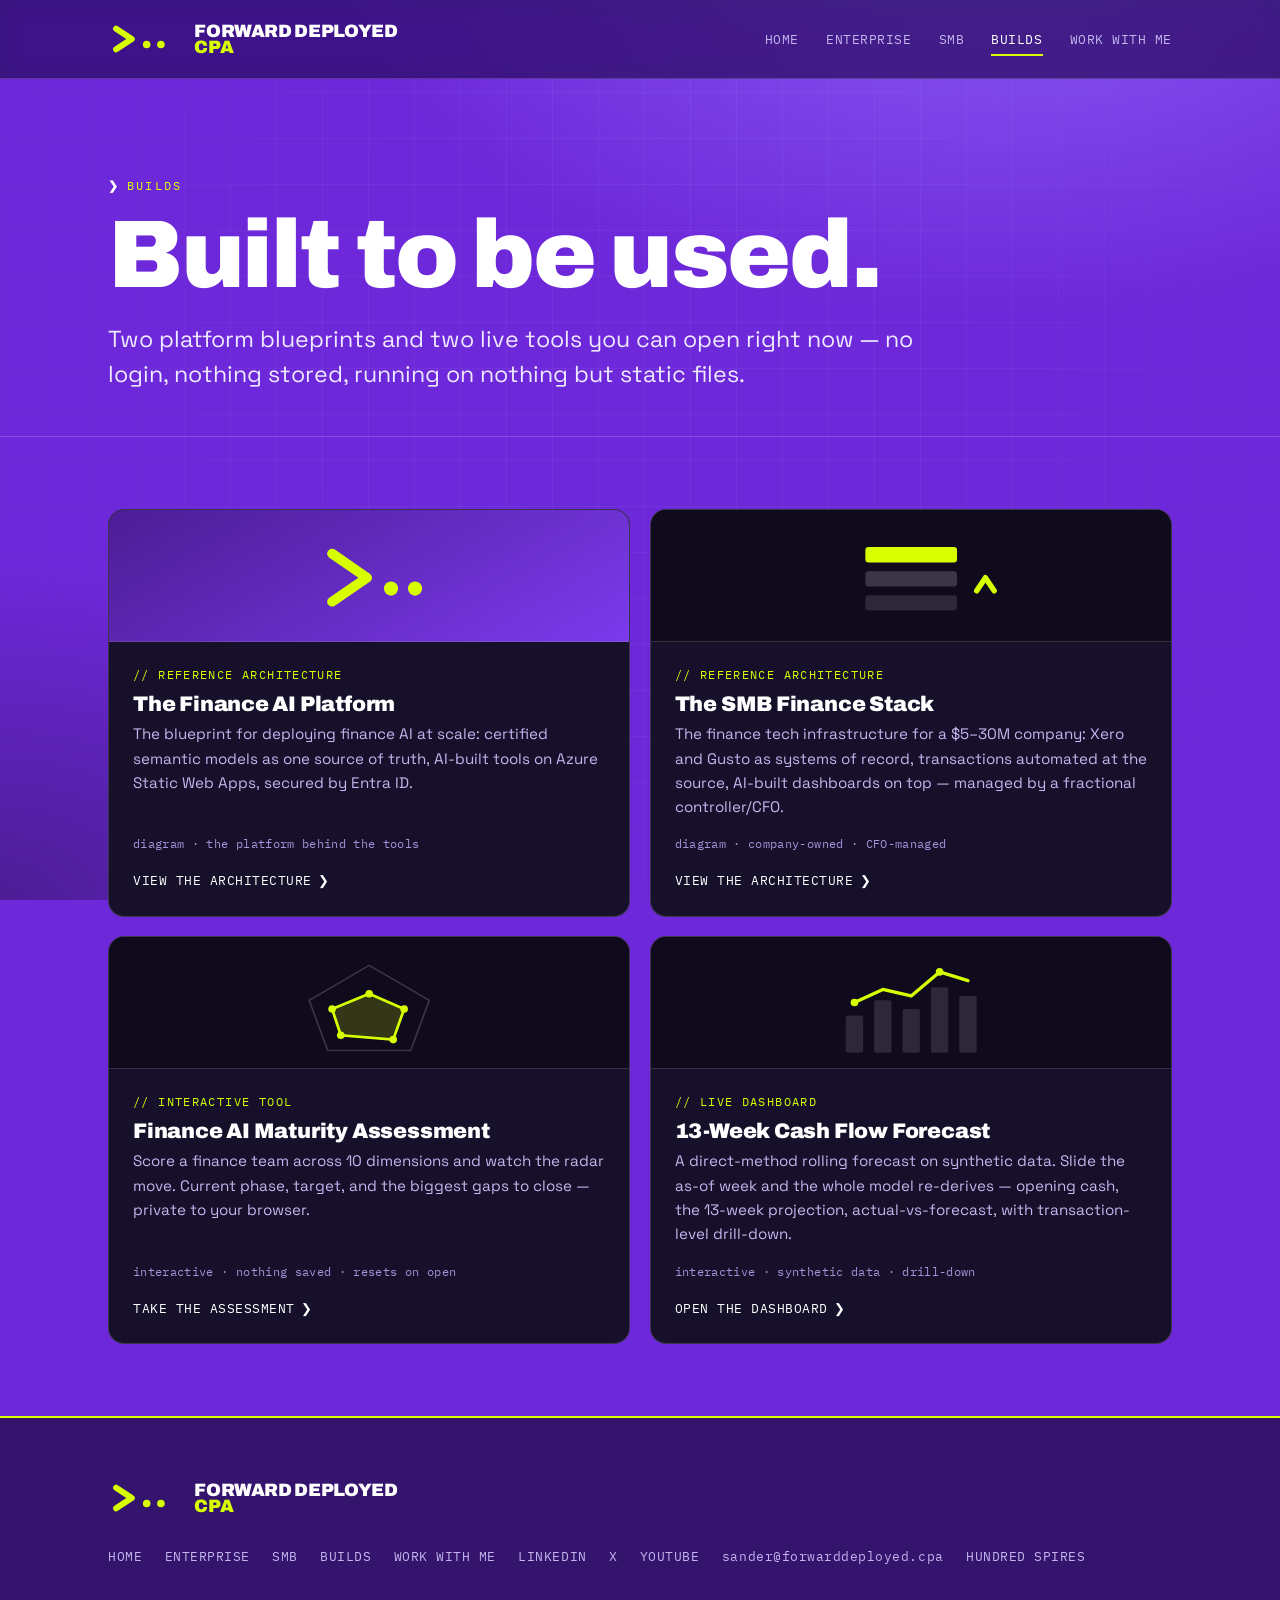
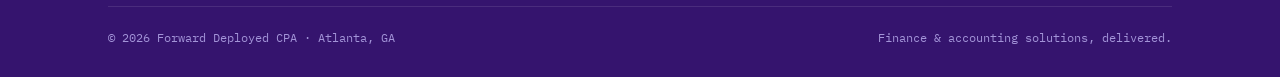
==== commit d961786d: "Add YouTube channel link (footer on all pages + primary CTA in Field Notes)" ====
--- a/builds/index.html
+++ b/builds/index.html
@@ -147,6 +147,7 @@
         <a href="../work-with-me.html">Work with me</a>
         <a href="https://www.linkedin.com/company/forward-deployed-cpa" rel="me">LinkedIn</a>
         <a href="https://x.com/fwddeployedcpa" rel="me">X</a>
+        <a href="https://www.youtube.com/@forwarddeployedcpa" rel="me">YouTube</a>
         <a href="mailto:sander@forwarddeployed.cpa" style="text-transform:none">sander@forwarddeployed.cpa</a>
         <a href="https://hundred-spires.com">Hundred Spires</a>
       </div>
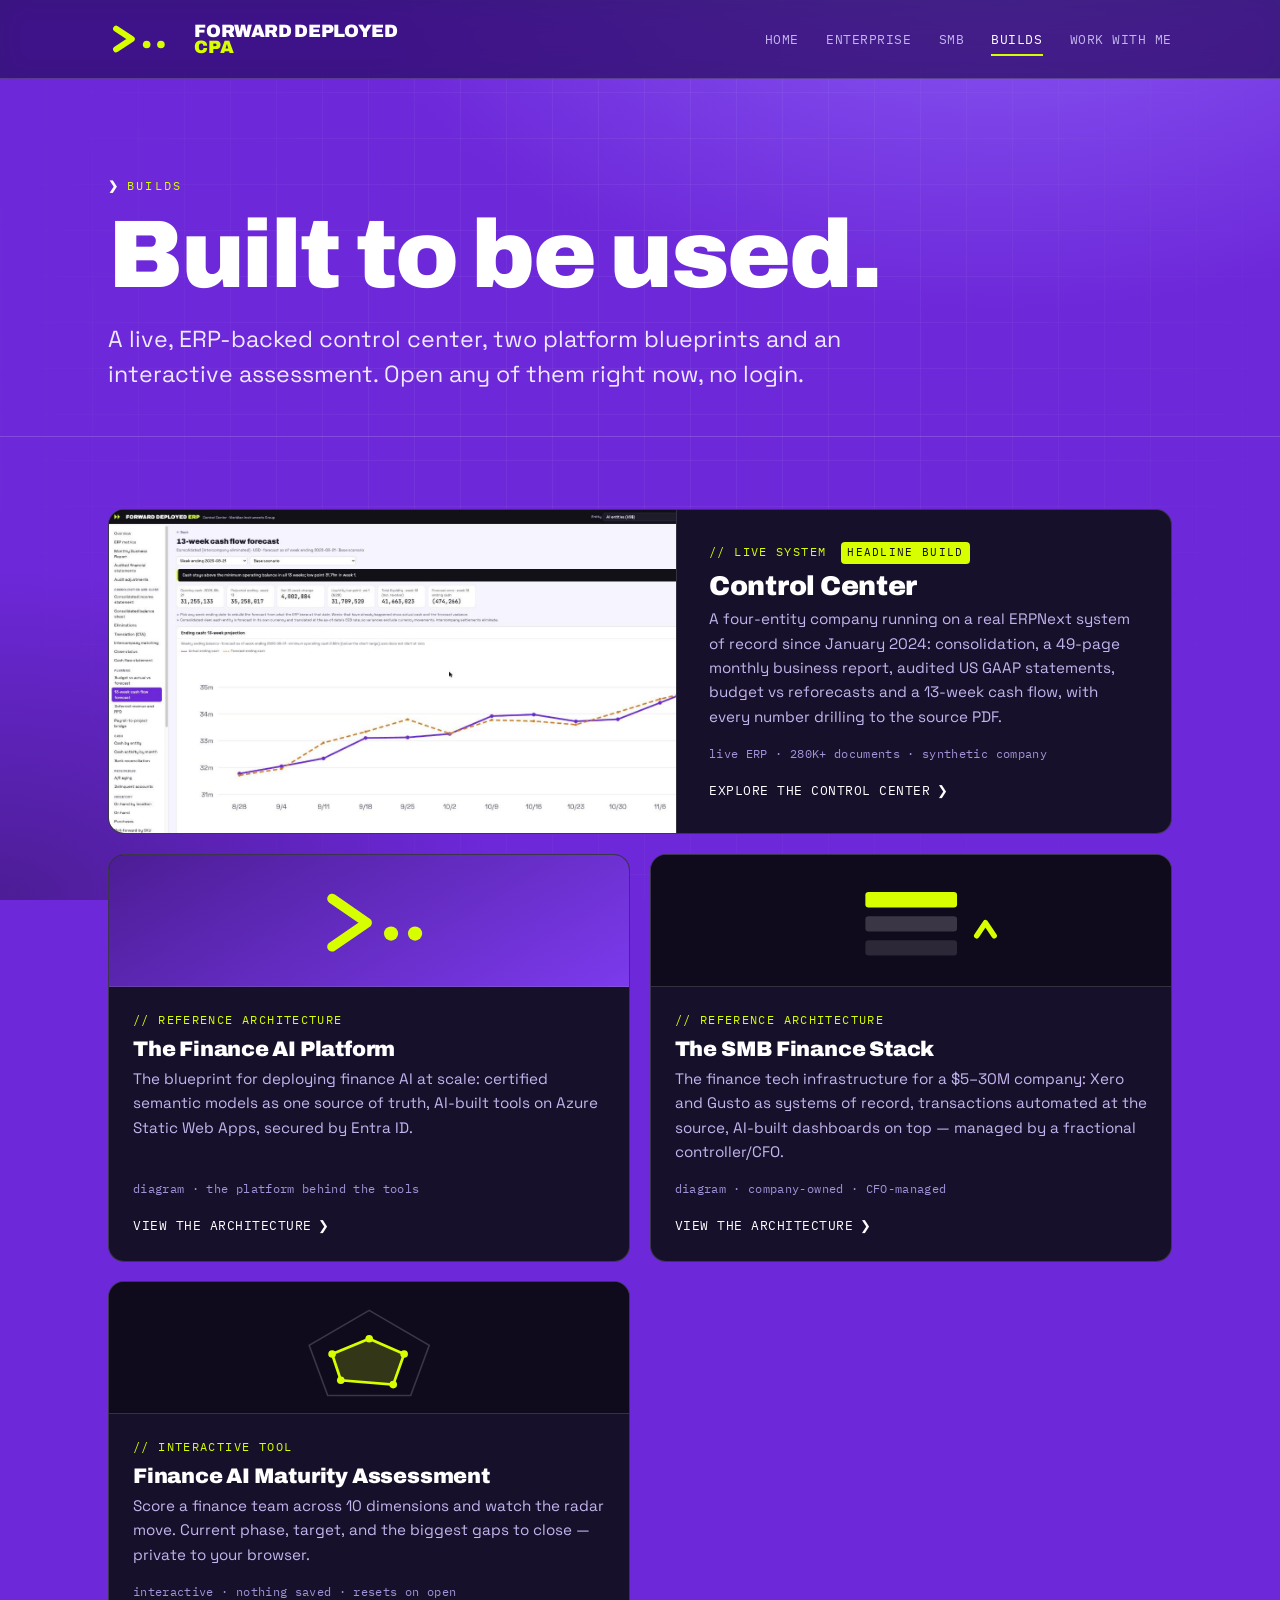
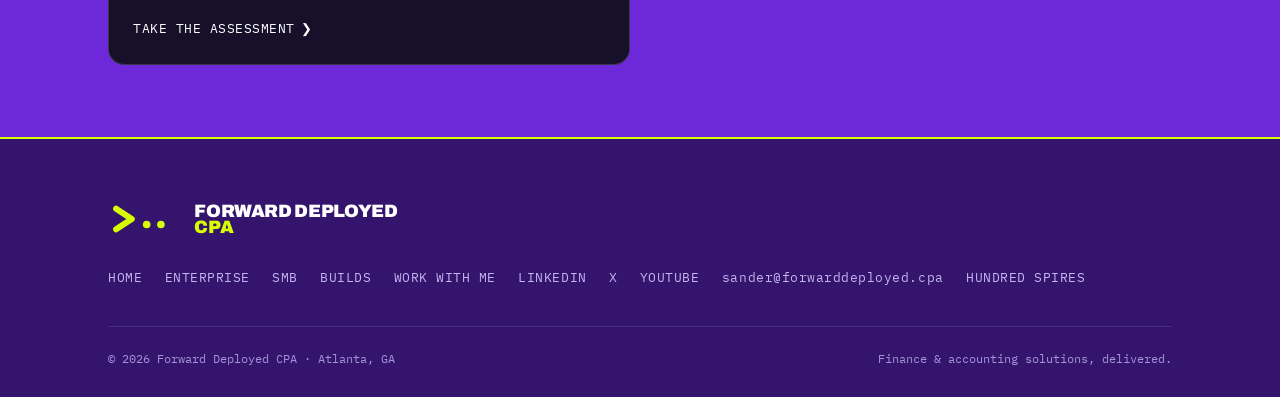
==== commit 16ddd481: "Control Center as the headline build; retire the 13-week cash flow demo (301 to Control Center) Co-A" ====
--- a/builds/index.html
+++ b/builds/index.html
@@ -4,7 +4,7 @@
 <meta charset="utf-8">
 <meta name="viewport" content="width=device-width, initial-scale=1">
 <title>Builds — Forward Deployed CPA</title>
-<meta name="description" content="Live, interactive tools and reference architectures for AI in finance and accounting — enterprise and SMB platform blueprints, an AI maturity self-assessment, and a 13-week cash-flow dashboard.">
+<meta name="description" content="Live, interactive tools and reference architectures for AI in finance and accounting — enterprise and SMB platform blueprints, an AI maturity self-assessment, and Control Center, a live finance command center on a real ERP.">
 <link rel="canonical" href="https://www.forwarddeployed.cpa/builds/">
 
 <meta property="og:type" content="website">
@@ -20,7 +20,7 @@
 <link rel="preconnect" href="https://fonts.googleapis.com">
 <link rel="preconnect" href="https://fonts.gstatic.com" crossorigin>
 <link href="https://fonts.googleapis.com/css2?family=Archivo:wght@900&family=Space+Grotesk:wght@400;500;700&family=IBM+Plex+Mono:wght@400;500&display=swap" rel="stylesheet">
-<link rel="stylesheet" href="../assets/css/styles.css?v=7">
+<link rel="stylesheet" href="../assets/css/styles.css?v=8">
 </head>
 <body>
 <a class="skip" href="#main">Skip to content</a>
@@ -49,13 +49,25 @@
   <div class="wrap">
     <span class="eyebrow">builds</span>
     <h1 style="text-transform:none;letter-spacing:-.025em;margin-top:.7rem;">Built to be&nbsp;used.</h1>
-    <p class="lead">Two platform blueprints and two live tools you can open right now — no login, nothing stored, running on nothing but static files.</p>
+    <p class="lead">A live, ERP-backed control center, two platform blueprints and an interactive assessment. Open any of them right now, no login.</p>
   </div>
 </section>
 
 <section class="section section--tight">
   <div class="wrap">
     <div class="builds">
+
+      <a class="build build--feature reveal" href="control-center.html">
+        <div class="build__top"><img src="../assets/img/cc-cashflow.jpg" width="1568" height="746" alt="" loading="lazy"></div>
+        <div class="build__body">
+          <span class="build__kind">// live system <span class="build__flag">headline build</span></span>
+          <h3>Control Center</h3>
+          <p>A four-entity company running on a real ERPNext system of record since January 2024: consolidation, a 49-page monthly business report, audited US GAAP statements, budget vs reforecasts and a 13-week cash flow, with every number drilling to the source PDF.</p>
+          <span class="build__meta">live ERP · 280K+ documents · synthetic company</span>
+          <span class="build__go">Explore the Control Center <span class="arw" aria-hidden="true">❯</span></span>
+        </div>
+      </a>
+
 
       <a class="build reveal" href="platform-architecture.html">
         <div class="build__top" style="background:linear-gradient(150deg,var(--grape-deep),var(--grape-bright))">
@@ -108,24 +120,6 @@
         </div>
       </a>
 
-      <a class="build reveal" href="cash-flow-13-week.html">
-        <div class="build__top" style="background:var(--ink)">
-          <svg viewBox="0 0 200 120" fill="none" aria-hidden="true">
-            <g fill="rgba(255,255,255,.12)">
-              <rect x="40" y="72" width="16" height="34" rx="2"/><rect x="66" y="58" width="16" height="48" rx="2"/><rect x="92" y="66" width="16" height="40" rx="2"/><rect x="118" y="46" width="16" height="60" rx="2"/><rect x="144" y="54" width="16" height="52" rx="2"/>
-            </g>
-            <polyline points="48,60 74,48 100,54 126,32 152,40" fill="none" stroke="#D7FF00" stroke-width="3" stroke-linecap="round" stroke-linejoin="round"/>
-            <circle cx="48" cy="60" r="3.5" fill="#D7FF00"/><circle cx="126" cy="32" r="3.5" fill="#D7FF00"/>
-          </svg>
-        </div>
-        <div class="build__body">
-          <span class="build__kind">// live dashboard</span>
-          <h3>13-Week Cash Flow Forecast</h3>
-          <p>A direct-method rolling forecast on synthetic data. Slide the as-of week and the whole model re-derives — opening cash, the 13-week projection, actual-vs-forecast, with transaction-level drill-down.</p>
-          <span class="build__meta">interactive · synthetic data · drill-down</span>
-          <span class="build__go">Open the dashboard <span class="arw" aria-hidden="true">❯</span></span>
-        </div>
-      </a>
 
     </div>
   </div>
--- a/assets/css/styles.css
+++ b/assets/css/styles.css
@@ -329,3 +329,25 @@
 .skip:focus { left: 8px; top: 8px; }
 :focus-visible { outline: 2px solid var(--lime); outline-offset: 2px; border-radius: 4px; }
 .divider { height: 1px; background: var(--line); border: none; }
+
+/* ---------- headline build (Control Center) ---------- */
+.build--feature { grid-column: 1 / -1; display: grid; grid-template-columns: 1.15fr 1fr; }
+.build--feature .build__top { height: auto; min-height: 260px; border-bottom: 0; border-right: 1px solid var(--line); background: var(--ink); padding: 0; place-items: stretch; }
+.build--feature .build__top img { width: 100%; height: 100%; object-fit: cover; object-position: left top; display: block; }
+.build--feature .build__body { padding: 2rem; }
+.build--feature .build__body h3 { font-size: 1.7rem; }
+.build__flag { display: inline-block; font-family: var(--f-mono); font-size: .68rem; letter-spacing: .12em; text-transform: uppercase; color: var(--ink); background: var(--lime); border-radius: 4px; padding: .2em .55em; margin-left: .6em; vertical-align: middle; }
+@media (max-width: 900px) { .build--feature { grid-template-columns: 1fr; } .build--feature .build__top { min-height: 200px; border-right: 0; border-bottom: 1px solid var(--line); } }
+.cc-shot { border: 3px solid var(--lime); border-radius: var(--radius); overflow: hidden; background: var(--ink); box-shadow: 0 40px 90px -50px rgba(0,0,0,.9); }
+.cc-shot img { width: 100%; display: block; }
+.cc-stats { display: grid; grid-template-columns: repeat(5, 1fr); gap: 1px; background: var(--line); border: 1px solid var(--line); border-radius: var(--radius); overflow: hidden; margin-top: 2rem; }
+.cc-stat { background: var(--ink-panel); padding: 1.1rem 1.2rem; }
+.cc-stat b { display: block; font-family: var(--f-mono); font-size: 1.45rem; color: #fff; font-weight: 500; }
+.cc-stat span { font-family: var(--f-mono); font-size: .72rem; letter-spacing: .06em; text-transform: uppercase; color: var(--mute); }
+@media (max-width: 900px) { .cc-stats { grid-template-columns: repeat(2, 1fr); } }
+.cc-gallery { display: grid; grid-template-columns: repeat(3, 1fr); gap: 1.2rem; }
+@media (max-width: 900px) { .cc-gallery { grid-template-columns: 1fr; } }
+.cc-gallery figure { margin: 0; background: var(--ink-panel); border: 1px solid var(--line); border-radius: var(--radius); overflow: hidden; }
+.cc-gallery img { width: 100%; display: block; border-bottom: 1px solid var(--line); }
+.cc-gallery figcaption { padding: 1rem 1.1rem; font-size: .92rem; color: var(--mute); }
+.cc-gallery figcaption b { display: block; color: #fff; font-weight: 700; margin-bottom: .2rem; }
